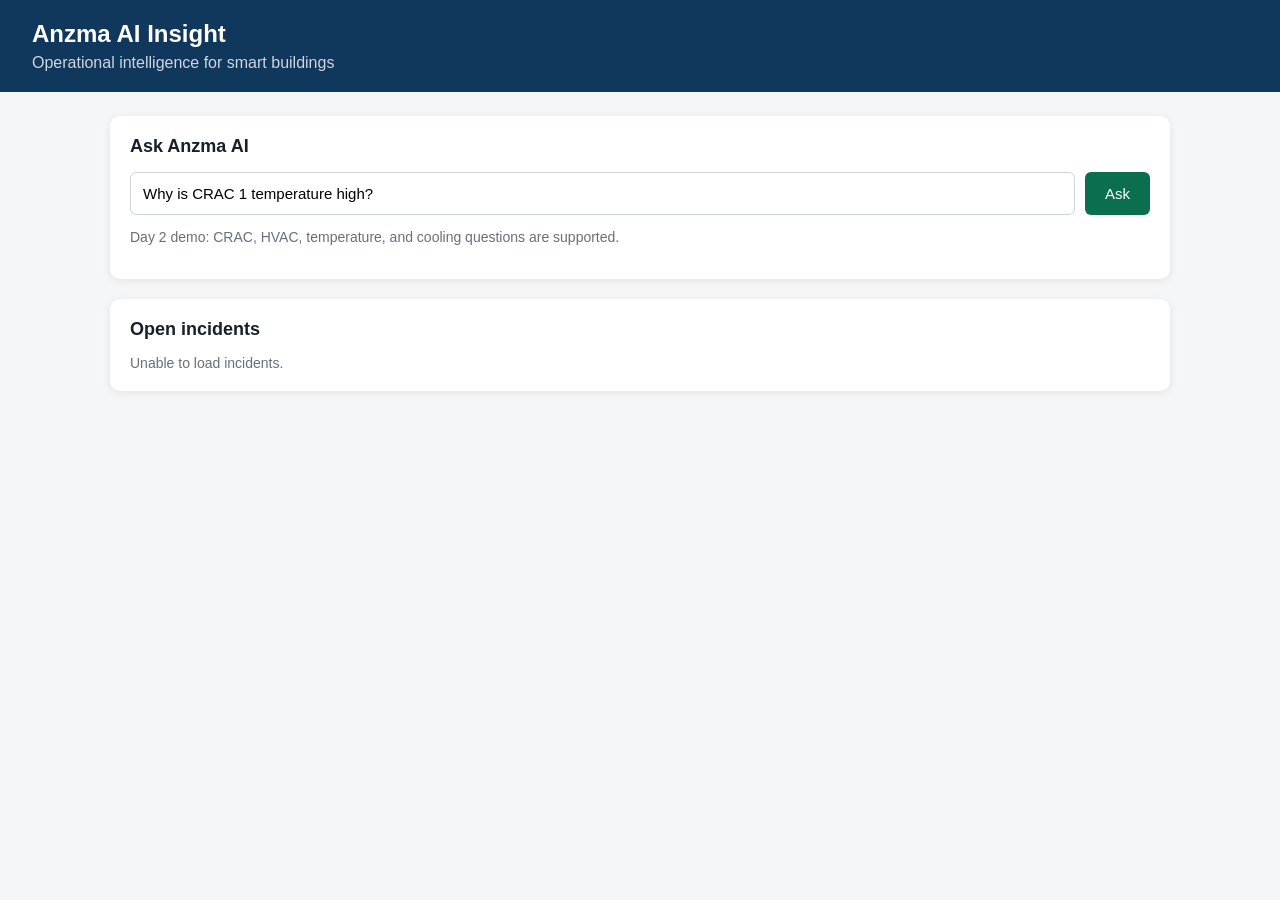
==== static/index.html @ 1f5459d9 "Add dashboard interface for Day 2 operational intelligence workflow" ====
<!doctype html>
<html lang="en">
<head>
  <meta charset="utf-8" />
  <meta name="viewport" content="width=device-width, initial-scale=1" />
  <title>Anzma AI Insight</title>
  <style>
    * { box-sizing: border-box; }
    body {
      margin: 0;
      font-family: Arial, sans-serif;
      background: #f4f6f8;
      color: #17202a;
    }
    header {
      background: #10375c;
      color: white;
      padding: 20px 32px;
    }
    header h1 { margin: 0; font-size: 24px; }
    header p { margin: 6px 0 0; opacity: .8; }
    main {
      max-width: 1100px;
      margin: 24px auto;
      padding: 0 20px;
    }
    .card {
      background: white;
      border-radius: 10px;
      padding: 20px;
      margin-bottom: 20px;
      box-shadow: 0 2px 8px rgba(0,0,0,.08);
    }
    h2 { margin-top: 0; font-size: 18px; }
    .row { display: flex; gap: 10px; }
    input {
      flex: 1;
      padding: 12px;
      border: 1px solid #ccd4dc;
      border-radius: 6px;
      font-size: 15px;
    }
    button {
      padding: 12px 20px;
      border: 0;
      border-radius: 6px;
      background: #0b6e4f;
      color: white;
      font-size: 15px;
      cursor: pointer;
    }
    button:disabled { opacity: .6; cursor: not-allowed; }
    .answer {
      background: #eef7f2;
      border-left: 4px solid #0b6e4f;
      padding: 14px;
      border-radius: 6px;
      white-space: pre-wrap;
    }
    .badge {
      display: inline-block;
      padding: 4px 10px;
      border-radius: 999px;
      font-size: 12px;
      font-weight: bold;
    }
    .validated { background: #d9f2e5; color: #14603f; }
    .not-validated { background: #fdecea; color: #a53225; }
    .fallback { background: #fff4d6; color: #7a5b00; }
    ul { padding-left: 20px; }
    .muted { color: #66707a; font-size: 14px; }
    .error {
      background: #fdecea;
      color: #a53225;
      padding: 12px;
      border-radius: 6px;
    }
  </style>
</head>
<body>
  <header>
    <h1>Anzma AI Insight</h1>
    <p>Operational intelligence for smart buildings</p>
  </header>

  <main>
    <section class="card">
      <h2>Ask Anzma AI</h2>
      <div class="row">
        <input id="question" value="Why is CRAC 1 temperature high?" />
        <button id="ask-button">Ask</button>
      </div>
      <p class="muted">
        Day 2 demo: CRAC, HVAC, temperature, and cooling questions are supported.
      </p>
    </section>

    <section class="card" id="result-card" style="display:none">
      <h2>Operational answer</h2>
      <div id="badges"></div>
      <div id="answer" class="answer"></div>

      <h3>Supporting evidence</h3>
      <div id="evidence" class="muted"></div>

      <h3>Recommended actions</h3>
      <ul id="recommendations"></ul>

      <h3>Limitations</h3>
      <div id="limitations" class="muted"></div>
    </section>

    <section class="card">
      <h2>Open incidents</h2>
      <div id="incidents" class="muted">Loading incidents…</div>
    </section>
  </main>

  <script>
    const questionInput = document.getElementById("question");
    const askButton = document.getElementById("ask-button");
    const resultCard = document.getElementById("result-card");
    const badges = document.getElementById("badges");
    const answer = document.getElementById("answer");
    const evidence = document.getElementById("evidence");
    const recommendations = document.getElementById("recommendations");
    const limitations = document.getElementById("limitations");
    const incidents = document.getElementById("incidents");

    async function loadIncidents() {
      try {
        const response = await fetch("/incidents");
        const data = await response.json();
        incidents.innerHTML = "";

        if (!data.incidents || data.incidents.length === 0) {
          incidents.textContent = "No incidents are currently available.";
          return;
        }

        for (const incident of data.incidents) {
          const item = document.createElement("div");
          item.style.marginBottom = "12px";
          item.innerHTML = `
            <strong>${incident.title}</strong><br>
            <span class="muted">
              ${incident.severity} · ${incident.status} · ${incident.building} · ${incident.zone}
            </span>
          `;
          incidents.appendChild(item);
        }
      } catch (error) {
        incidents.textContent = "Unable to load incidents.";
      }
    }

    askButton.addEventListener("click", async () => {
      const question = questionInput.value.trim();
      if (!question) return;

      askButton.disabled = true;
      askButton.textContent = "Analyzing…";
      resultCard.style.display = "none";

      try {
        const response = await fetch("/ask", {
          method: "POST",
          headers: { "Content-Type": "application/json" },
          body: JSON.stringify({
            question: question,
            use_llm: false
          })
        });

        const data = await response.json();

        if (!response.ok) {
          throw new Error(data.detail || "The request failed.");
        }

        badges.innerHTML = `
          <span class="badge ${data.validation.status === "validated" ? "validated" : "not-validated"}">
            ${data.validation.status}
          </span>
          <span class="badge fallback">${data.ai_source}</span>
          <span class="badge fallback">${data.data_sufficiency}</span>
        `;

        answer.textContent = data.answer;

        evidence.innerHTML = data.evidence.length
          ? data.evidence.map(item => `
              <div>
                <strong>${item.ref}</strong> ·
                ${item.event_type} ·
                ${item.value ?? ""} ${item.unit ?? ""} ·
                ${item.ts}
              </div>
            `).join("")
          : "No evidence is available for this answer.";

        recommendations.innerHTML = data.recommendations.length
          ? data.recommendations.map(item => `
              <li>
                <strong>${item.action_id}</strong> — ${item.text}
                <br>
                <span class="muted">Priority ${item.priority} · ${item.derived_by}</span>
              </li>
            `).join("")
          : "<li>No approved recommendation is available.</li>";

        limitations.innerHTML = data.limitations.length
          ? data.limitations.map(item => `<div>• ${item}</div>`).join("")
          : "No limitations reported.";

        resultCard.style.display = "block";
        loadIncidents();
      } catch (error) {
        resultCard.style.display = "block";
        badges.innerHTML = "";
        answer.innerHTML = `<div class="error">${error.message}</div>`;
        evidence.innerHTML = "";
        recommendations.innerHTML = "";
        limitations.innerHTML = "";
      } finally {
        askButton.disabled = false;
        askButton.textContent = "Ask";
      }
    });

    loadIncidents();
  </script>
</body>
</html>
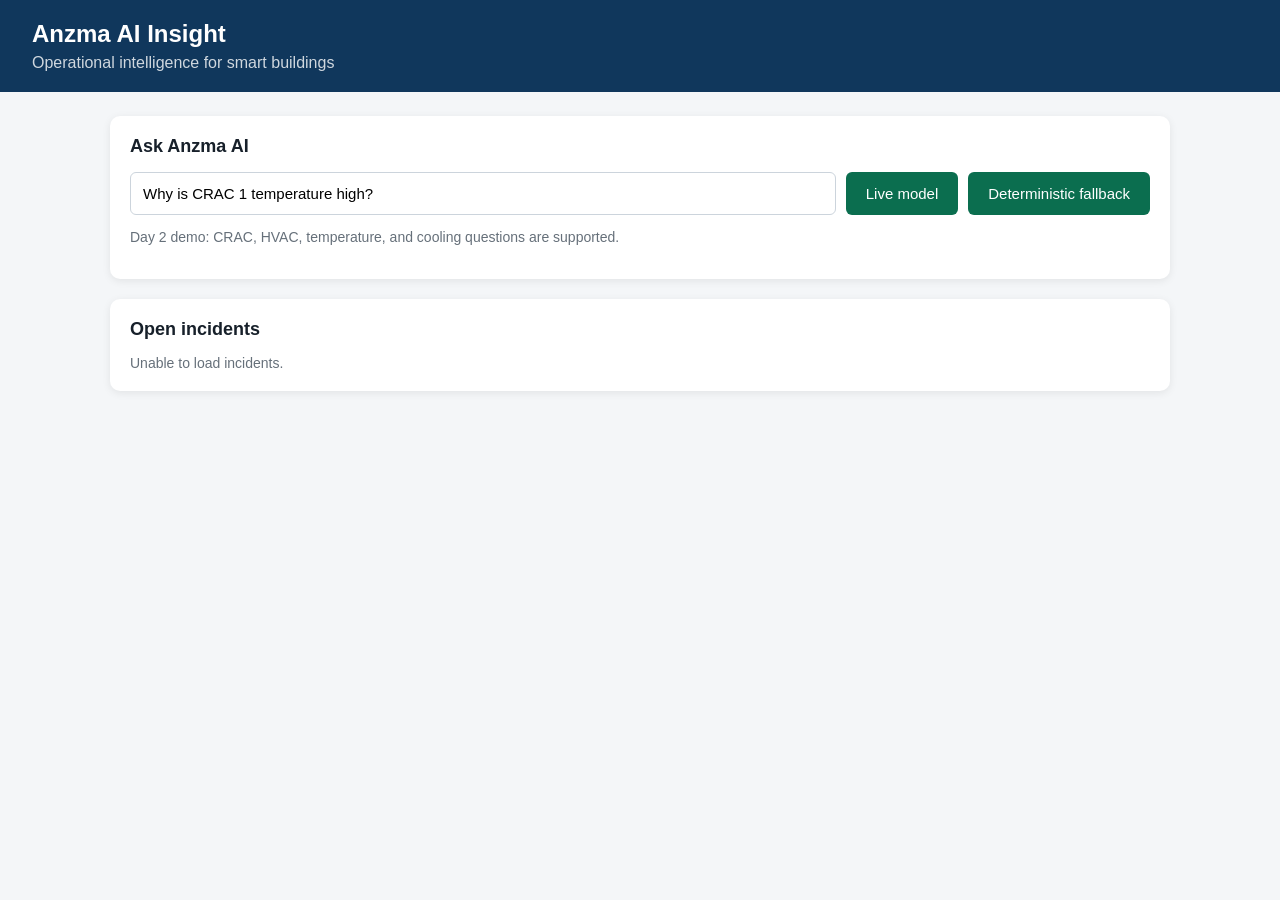
==== commit eb2721a9: "Add Live model and deterministic fallback controls" ====
--- a/static/index.html
+++ b/static/index.html
@@ -32,9 +32,10 @@
       box-shadow: 0 2px 8px rgba(0,0,0,.08);
     }
     h2 { margin-top: 0; font-size: 18px; }
-    .row { display: flex; gap: 10px; }
+    .row { display: flex; gap: 10px; flex-wrap: wrap; }
     input {
       flex: 1;
+      min-width: 280px;
       padding: 12px;
       border: 1px solid #ccd4dc;
       border-radius: 6px;
@@ -83,32 +84,39 @@
     <p>Operational intelligence for smart buildings</p>
   </header>
 
+
   <main>
     <section class="card">
       <h2>Ask Anzma AI</h2>
       <div class="row">
         <input id="question" value="Why is CRAC 1 temperature high?" />
-        <button id="ask-button">Ask</button>
+        <button id="ask-live-button">Live model</button>
+        <button id="ask-fallback-button">Deterministic fallback</button>
       </div>
       <p class="muted">
         Day 2 demo: CRAC, HVAC, temperature, and cooling questions are supported.
       </p>
     </section>
 
+
     <section class="card" id="result-card" style="display:none">
       <h2>Operational answer</h2>
       <div id="badges"></div>
       <div id="answer" class="answer"></div>
 
+
       <h3>Supporting evidence</h3>
       <div id="evidence" class="muted"></div>
 
+
       <h3>Recommended actions</h3>
       <ul id="recommendations"></ul>
+
 
       <h3>Limitations</h3>
       <div id="limitations" class="muted"></div>
     </section>
+
 
     <section class="card">
       <h2>Open incidents</h2>
@@ -116,9 +124,11 @@
     </section>
   </main>
 
+
   <script>
     const questionInput = document.getElementById("question");
-    const askButton = document.getElementById("ask-button");
+    const askLiveButton = document.getElementById("ask-live-button");
+    const askFallbackButton = document.getElementById("ask-fallback-button");
     const resultCard = document.getElementById("result-card");
     const badges = document.getElementById("badges");
     const answer = document.getElementById("answer");
@@ -127,16 +137,19 @@
     const limitations = document.getElementById("limitations");
     const incidents = document.getElementById("incidents");
 
+
     async function loadIncidents() {
       try {
         const response = await fetch("/incidents");
         const data = await response.json();
         incidents.innerHTML = "";
 
+
         if (!data.incidents || data.incidents.length === 0) {
           incidents.textContent = "No incidents are currently available.";
           return;
         }
+
 
         for (const incident of data.incidents) {
           const item = document.createElement("div");
@@ -154,13 +167,17 @@
       }
     }
 
-    askButton.addEventListener("click", async () => {
+
+    async function runAsk(useLlm, button) {
       const question = questionInput.value.trim();
       if (!question) return;
 
-      askButton.disabled = true;
-      askButton.textContent = "Analyzing…";
+
+      const originalText = button.textContent;
+      button.disabled = true;
+      button.textContent = "Analyzing…";
       resultCard.style.display = "none";
+
 
       try {
         const response = await fetch("/ask", {
@@ -168,25 +185,43 @@
           headers: { "Content-Type": "application/json" },
           body: JSON.stringify({
             question: question,
-            use_llm: false
+            use_llm: useLlm
           })
         });
 
+
         const data = await response.json();
+
 
         if (!response.ok) {
           throw new Error(data.detail || "The request failed.");
         }
 
+
+        const validationLabel =
+          data.validation.status === "validated"
+            ? "grounding checks passed"
+            : data.validation.status;
+
+
         badges.innerHTML = `
           <span class="badge ${data.validation.status === "validated" ? "validated" : "not-validated"}">
-            ${data.validation.status}
+            ${validationLabel}
           </span>
           <span class="badge fallback">${data.ai_source}</span>
           <span class="badge fallback">${data.data_sufficiency}</span>
         `;
 
+
+        if (data.model_used) {
+          badges.innerHTML += `
+            <span class="badge fallback">model: ${data.model_used}</span>
+          `;
+        }
+
+
         answer.textContent = data.answer;
+
 
         evidence.innerHTML = data.evidence.length
           ? data.evidence.map(item => `
@@ -199,6 +234,7 @@
             `).join("")
           : "No evidence is available for this answer.";
 
+
         recommendations.innerHTML = data.recommendations.length
           ? data.recommendations.map(item => `
               <li>
@@ -209,9 +245,11 @@
             `).join("")
           : "<li>No approved recommendation is available.</li>";
 
+
         limitations.innerHTML = data.limitations.length
           ? data.limitations.map(item => `<div>• ${item}</div>`).join("")
           : "No limitations reported.";
+
 
         resultCard.style.display = "block";
         loadIncidents();
@@ -223,10 +261,15 @@
         recommendations.innerHTML = "";
         limitations.innerHTML = "";
       } finally {
-        askButton.disabled = false;
-        askButton.textContent = "Ask";
+        button.disabled = false;
+        button.textContent = originalText;
       }
-    });
+    }
+
+
+    askLiveButton.addEventListener("click", () => runAsk(true, askLiveButton));
+    askFallbackButton.addEventListener("click", () => runAsk(false, askFallbackButton));
+
 
     loadIncidents();
   </script>
